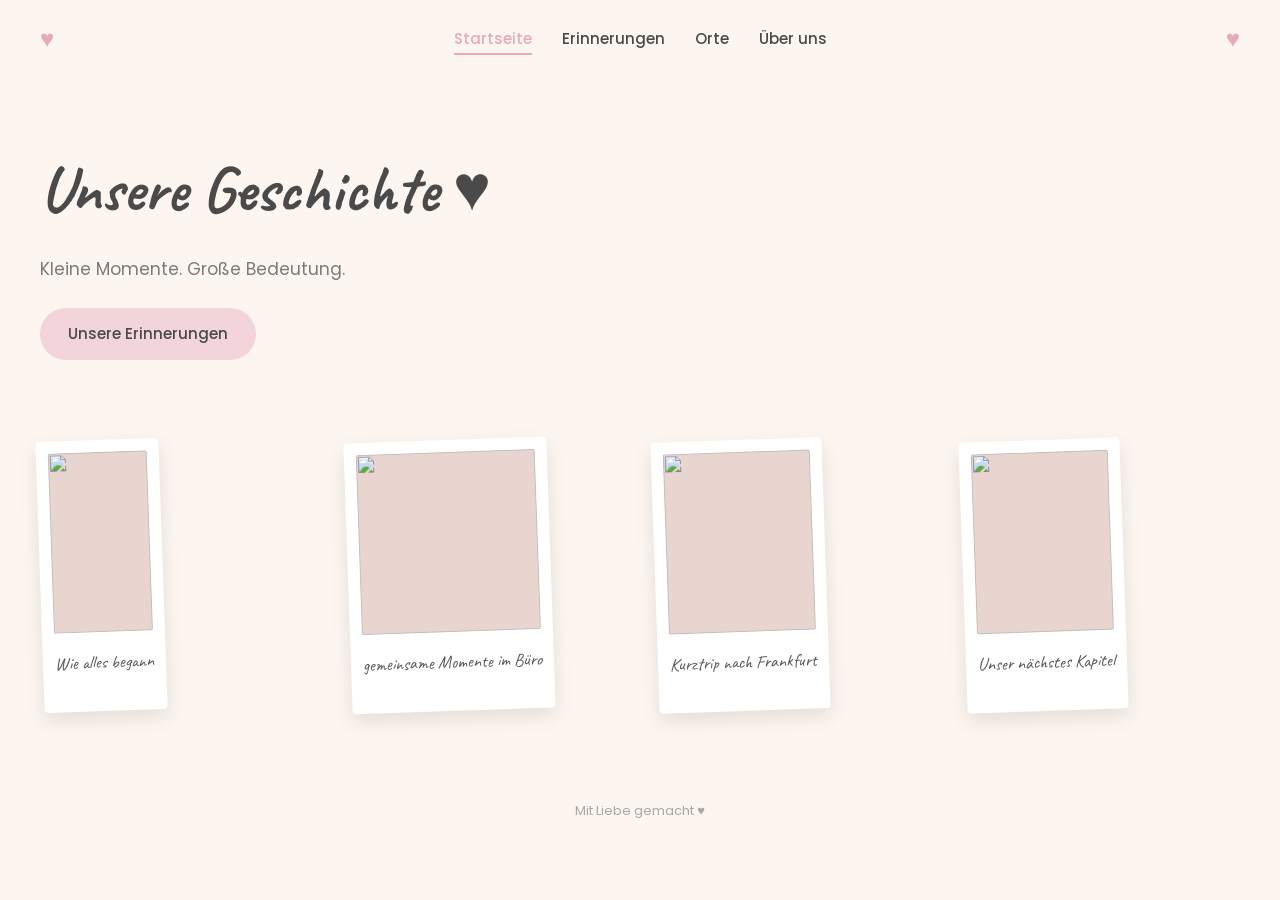
==== index.html @ 46a5f2fc "Add files via upload" ====
<!DOCTYPE html>
<html lang="de">
<head>
    <meta charset="UTF-8">
    <meta name="viewport" content="width=device-width, initial-scale=1.0">
    <title>Unsere Geschichte</title>
	<link rel="stylesheet" href="style.css">
</head>
<body>
	<nav>
		<span class="herz">&hearts;</span>
		<ul>
			<li><a href="index.html" class="aktiv">Startseite</a></li>
			<li><a href="erinnerungen.html">Erinnerungen</a></li>
			<li><a href="orte.html">Orte</a></li>
			<li><a href="ueber-uns.html">Über uns</a></li>
		</ul>
		<span class="herz">&hearts;</span>
	</nav>

<section class="hero">
	<h1>Unsere Geschichte &hearts;</h1>
	<p>Kleine Momente. Große Bedeutung. </p>
	<a href="erinnerungen.html" class="button">Unsere Erinnerungen</a>
</section>

<section class="galerie">
    <a href="wie-alles-begann.html" style="text-decoration: none;">
        <div class="polaroid">
            <img src="Anfang.jpeg">
            <p class="polaroid-text">Wie alles begann</p>
        </div>
    </a>

    <a href="buero.html" style="text-decoration: none;">
        <div class="polaroid">
            <img src="">
            <p class="polaroid-text">gemeinsame Momente im Büro</p>
        </div>
    </a>

    <a href="frankfurt.html" style="text-decoration: none;">
        <div class="polaroid">
            <img src="">
            <p class="polaroid-text">Kurztrip nach Frankfurt</p>
        </div>
    </a>

    <a href="neue-kapitel.html" style="text-decoration: none;">
        <div class="polaroid">
            <img src="">
            <p class="polaroid-text">Unser nächstes Kapitel</p>
        </div>
    </a>
</section>

<footer>
	<p>Mit Liebe gemacht &hearts;</p>
</footer>

</body>
</html>
---- style.css ----
/* ==== GOOGLE FONT IMPORT ==== */
/* "Caveat" = handschritfliche Schrift für Überschriften */
@import url('https://fonts.googleapis.com/css2?family=Caveat:wght@600;700&family=Poppins:wght@300;400;500&display=swap');

/* ==== GRUNDEINSTELLUNGEN ==== */
* {
	margin: 0;
	padding: 0;
	box-sizing: border-box;
}

body {
	font-family: 'Poppins', sans-serif;
	background-color: #fdf6f0;
	color: #4a4a4a;
	line-height: 1.6;
}

/* ===== NAVIGATION (MENÜ OBEN) ===== */
nav {
    display: flex;
    justify-content: space-between;
    align-items: center;
    padding: 20px 40px;
    background-color: #fdf6f0;
}

nav .herz {
	color: #e8a9b8;
	font-size: 24px;
}

nav ul {
	display: flex;
	list-style: none;
	gap: 30px;
}

nav ul li a {
	text-decoration: none;
	color: #4a4a4a;
	font-size: 15px;
	font-weight: 500;
	transition: color 0.3s;
}

nav ul li a:hover,
nav ul li a.aktiv {
	color: #4a4a4a;
    font-size: 15px;
    font-weight: 500;
    transition: color 0.3s;
}

nav ul li a:hover,
nav ul li a.aktiv {
    color: #e8a9b8;
    border-bottom: 2px solid #e8a9b8;
    padding-bottom: 4px;
}

/* ===== ÜBERSCHRIFTEN ===== */
h1 {
    font-family: 'Caveat', cursive;
    font-size: 64px;
    font-weight: 700;
    color: #4a4a4a;
}

h2 {
    font-family: 'Caveat', cursive;
    font-size: 42px;
    font-weight: 600;
    color: #4a4a4a;
}

/* ===== HERO-BEREICH (oberster Bereich der Startseite) ===== */
.hero {
    padding: 60px 40px;
    max-width: 600px;
}

.hero p {
    font-size: 17px;
    color: #7a7a7a;
    margin: 15px 0 25px 0;
}

.button {
    display: inline-block;
    background-color: #f3d4da;
    color: #4a4a4a;
    padding: 14px 28px;
    border-radius: 30px;
    text-decoration: none;
    font-size: 15px;
    font-weight: 500;
    transition: transform 0.2s;
}

.button:hover {
    transform: scale(1.05);
}

/* ===== POLAROID-FOTOS ===== */
.polaroid {
    background: white;
    padding: 12px 12px 35px 12px;
    box-shadow: 0 8px 20px rgba(0,0,0,0.1);
    border-radius: 4px;
    display: inline-block;
    transform: rotate(-2deg);
    transition: transform 0.3s;
}

.polaroid:hover {
    transform: rotate(0deg) scale(1.03);
}

.polaroid img {
    width: 100%;
    height: 180px;
    object-fit: cover;
    background-color: #e8d5d0; /* Platzhalter-Farbe statt echtem Foto */
    border-radius: 2px;
}

.polaroid-text {
    font-family: 'Caveat', cursive;
    font-size: 18px;
    text-align: center;
    margin-top: 8px;
    color: #5a5a5a;
}

/* ===== KLEBEZETTEL (STICKY NOTES) ===== */
.zettel {
    padding: 20px;
    border-radius: 4px;
    font-size: 15px;
    box-shadow: 0 4px 10px rgba(0,0,0,0.08);
    display: flex;
    align-items: center;
    text-align: center;
    min-height: 100px;
}

.zettel.rosa { background-color: #f3d4da; }
.zettel.blau { background-color: #cfe0e8; }
.zettel.gelb { background-color: #f5e6b8; }
.zettel.gruen { background-color: #d9e4d3; }

/* ===== GALERIE-RASTER ===== */
.galerie {
    display: grid;
    grid-template-columns: repeat(auto-fit, minmax(220px, 1fr));
    gap: 30px;
    padding: 20px 40px 60px 40px;
}

/* ===== FOOTER ===== */
footer {
    text-align: center;
    padding: 30px;
    color: #a8a8a8;
    font-size: 13px;
}
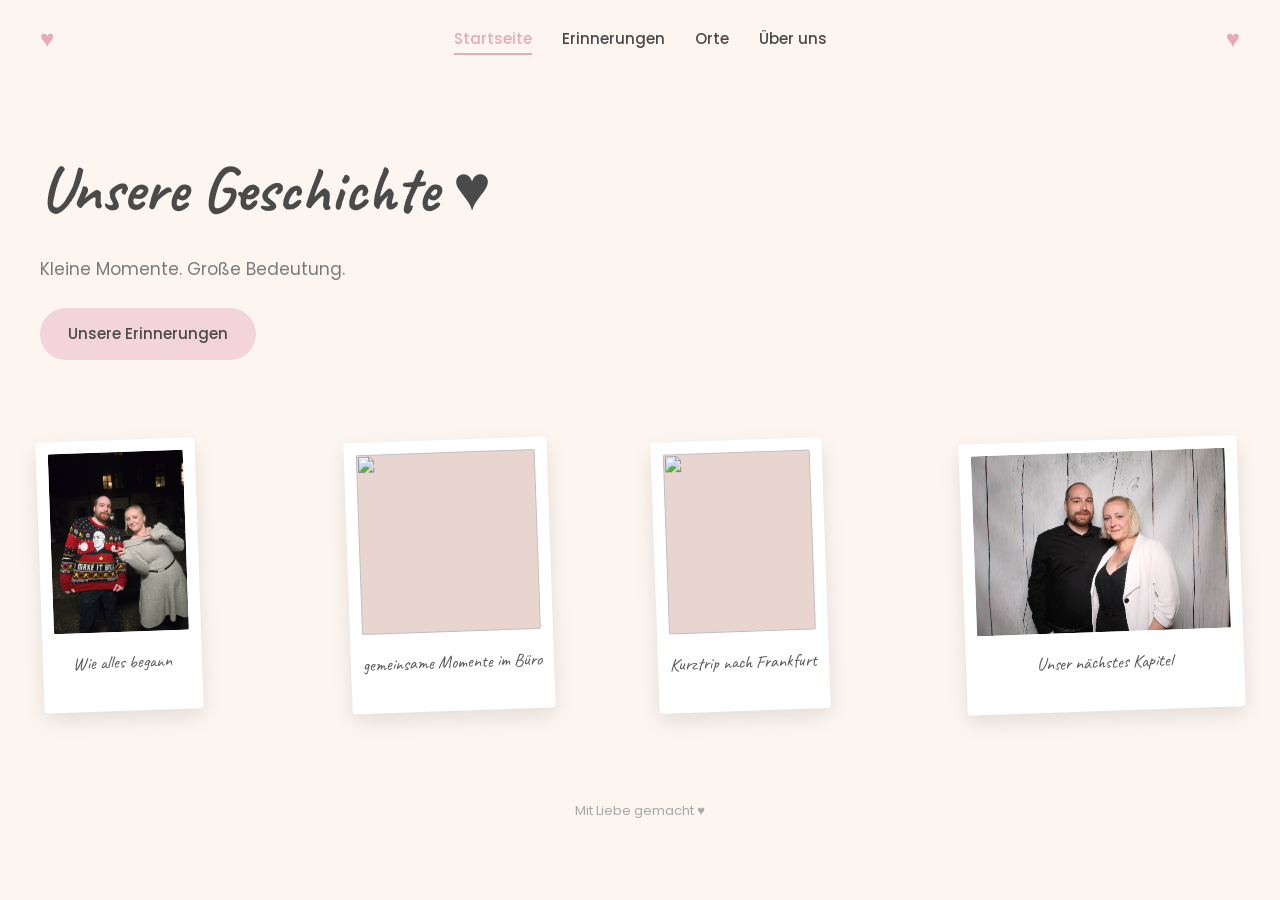
==== commit 8fec8a54: "Add files via upload" ====
--- a/index.html
+++ b/index.html
@@ -46,12 +46,13 @@
         </div>
     </a>
 
-    <a href="neue-kapitel.html" style="text-decoration: none;">
-        <div class="polaroid">
-            <img src="">
-            <p class="polaroid-text">Unser nächstes Kapitel</p>
-        </div>
-    </a>
+    <a href="neues-Kapitel.html" style="text-decoration: none;">
+    <div class="polaroid">
+        <img src="wir.jpg">
+        <p class="polaroid-text">Unser nächstes Kapitel</p>
+    </div>
+</a>
+
 </section>
 
 <footer>
